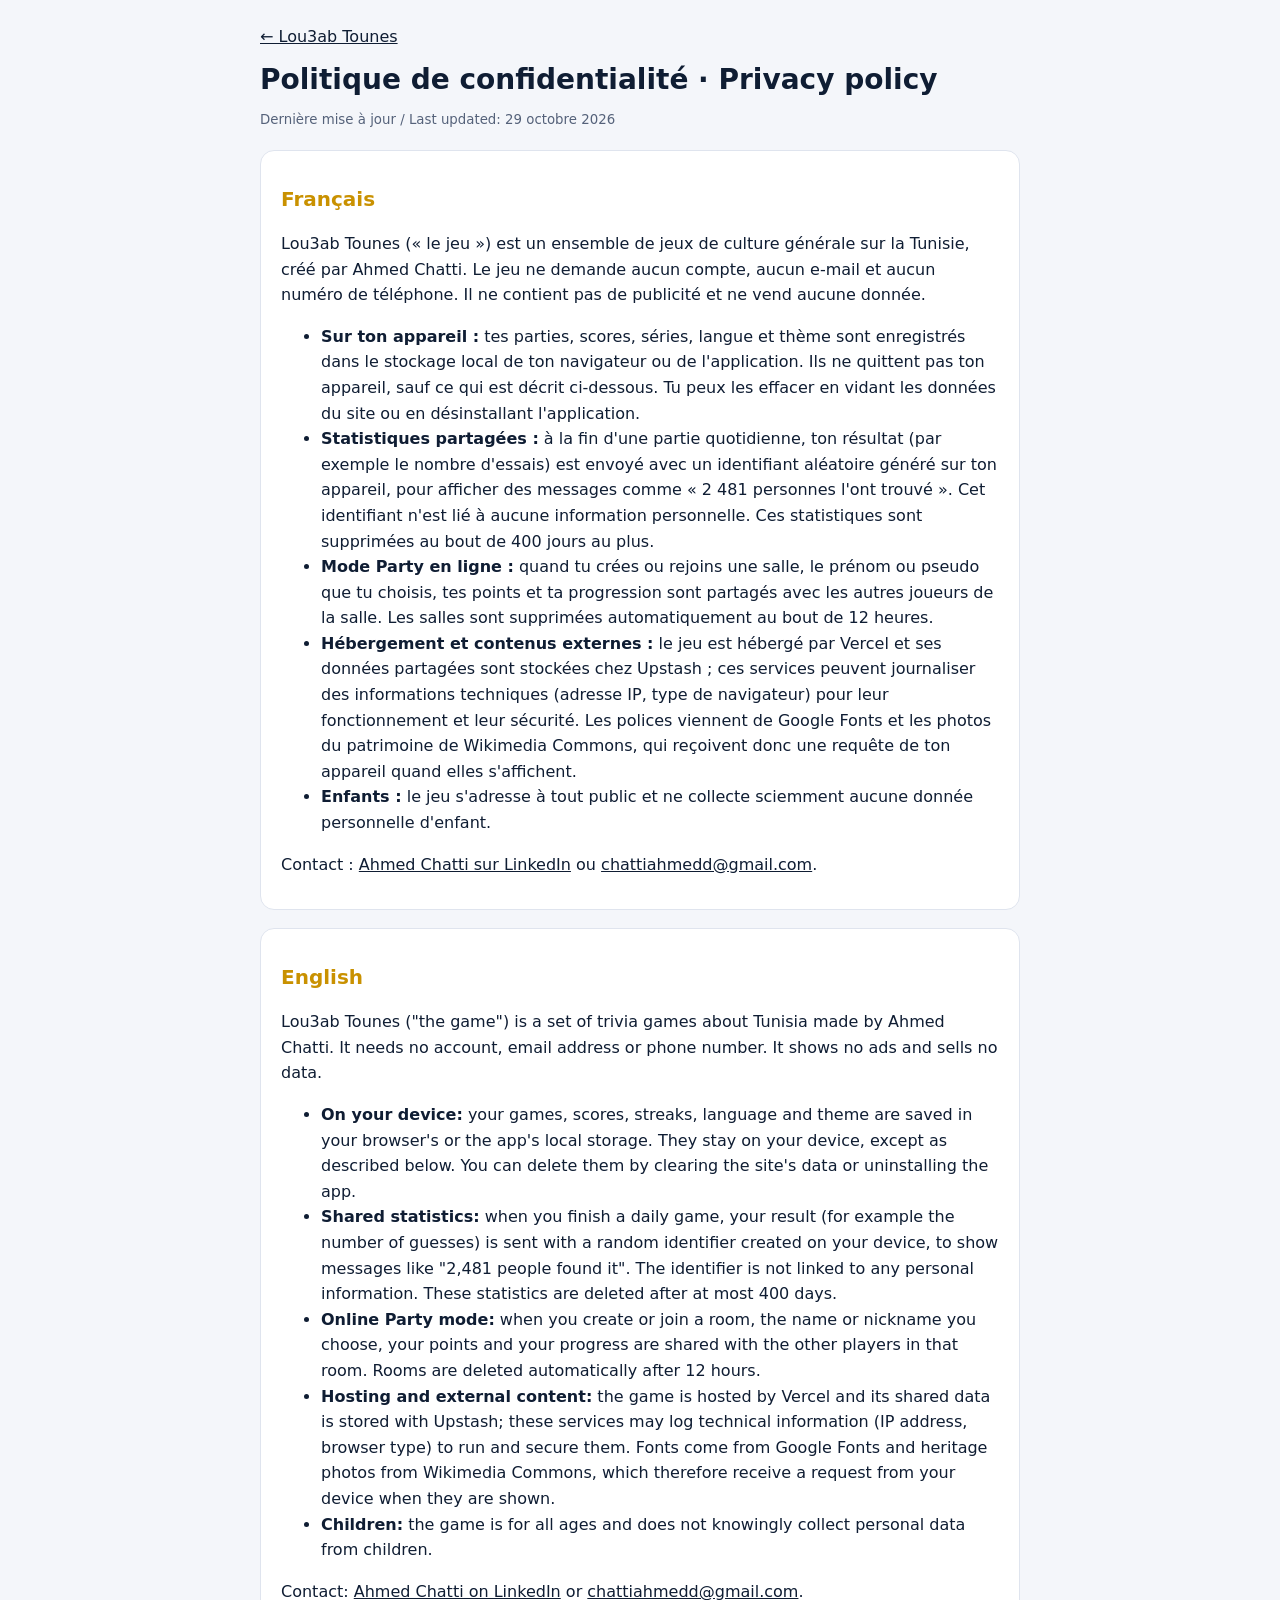
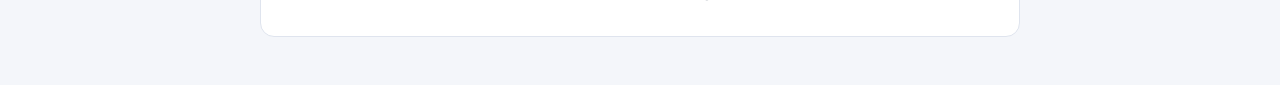
==== privacy.html @ a60741cf "Privacy policy page, Play Store listing texts, screenshots and feature graphic Co-Authored-By: Claud" ====
<!doctype html>
<html lang="fr">
<head>
<meta charset="utf-8">
<meta name="viewport" content="width=device-width,initial-scale=1">
<title>Confidentialité · Lou3ab Tounes</title>
<meta name="theme-color" content="#0f1d33">
<link rel="icon" href="/assets/icon.svg">
<style>
:root{--bg:#f4f6fa;--ink:#0f1d33;--muted:#55627a;--card:#fff;--line:#dfe4ee;--gold:#c99100}
@media (prefers-color-scheme:dark){:root{--bg:#0b1526;--ink:#e9eef7;--muted:#9aa8c0;--card:#13213a;--line:#24334f;--gold:#f5b400}}
body{margin:0;background:var(--bg);color:var(--ink);font:16px/1.6 system-ui,-apple-system,Segoe UI,Roboto,sans-serif}
main{max-width:760px;margin:0 auto;padding:24px 16px 48px}
h1{font-size:28px;margin:8px 0 4px}h2{font-size:20px;margin:28px 0 6px;color:var(--gold)}
section{background:var(--card);border:1px solid var(--line);border-radius:14px;padding:4px 20px 16px;margin-top:18px}
p,li{color:var(--ink)}small{color:var(--muted)}a{color:inherit}
</style>
</head>
<body>
<main>
<a href="/">← Lou3ab Tounes</a>
<h1>Politique de confidentialité · Privacy policy</h1>
<small>Dernière mise à jour / Last updated: 29 octobre 2026</small>

<section lang="fr">
<h2>Français</h2>
<p>Lou3ab Tounes (« le jeu ») est un ensemble de jeux de culture générale sur la Tunisie, créé par Ahmed Chatti. Le jeu ne demande aucun compte, aucun e-mail et aucun numéro de téléphone. Il ne contient pas de publicité et ne vend aucune donnée.</p>
<ul>
<li><b>Sur ton appareil :</b> tes parties, scores, séries, langue et thème sont enregistrés dans le stockage local de ton navigateur ou de l'application. Ils ne quittent pas ton appareil, sauf ce qui est décrit ci-dessous. Tu peux les effacer en vidant les données du site ou en désinstallant l'application.</li>
<li><b>Statistiques partagées :</b> à la fin d'une partie quotidienne, ton résultat (par exemple le nombre d'essais) est envoyé avec un identifiant aléatoire généré sur ton appareil, pour afficher des messages comme « 2 481 personnes l'ont trouvé ». Cet identifiant n'est lié à aucune information personnelle. Ces statistiques sont supprimées au bout de 400 jours au plus.</li>
<li><b>Mode Party en ligne :</b> quand tu crées ou rejoins une salle, le prénom ou pseudo que tu choisis, tes points et ta progression sont partagés avec les autres joueurs de la salle. Les salles sont supprimées automatiquement au bout de 12 heures.</li>
<li><b>Hébergement et contenus externes :</b> le jeu est hébergé par Vercel et ses données partagées sont stockées chez Upstash ; ces services peuvent journaliser des informations techniques (adresse IP, type de navigateur) pour leur fonctionnement et leur sécurité. Les polices viennent de Google Fonts et les photos du patrimoine de Wikimedia Commons, qui reçoivent donc une requête de ton appareil quand elles s'affichent.</li>
<li><b>Enfants :</b> le jeu s'adresse à tout public et ne collecte sciemment aucune donnée personnelle d'enfant.</li>
</ul>
<p>Contact : <a href="https://www.linkedin.com/in/ahmedchatti/">Ahmed Chatti sur LinkedIn</a> ou <a href="mailto:chattiahmedd@gmail.com">chattiahmedd@gmail.com</a>.</p>
</section>

<section lang="en">
<h2>English</h2>
<p>Lou3ab Tounes ("the game") is a set of trivia games about Tunisia made by Ahmed Chatti. It needs no account, email address or phone number. It shows no ads and sells no data.</p>
<ul>
<li><b>On your device:</b> your games, scores, streaks, language and theme are saved in your browser's or the app's local storage. They stay on your device, except as described below. You can delete them by clearing the site's data or uninstalling the app.</li>
<li><b>Shared statistics:</b> when you finish a daily game, your result (for example the number of guesses) is sent with a random identifier created on your device, to show messages like "2,481 people found it". The identifier is not linked to any personal information. These statistics are deleted after at most 400 days.</li>
<li><b>Online Party mode:</b> when you create or join a room, the name or nickname you choose, your points and your progress are shared with the other players in that room. Rooms are deleted automatically after 12 hours.</li>
<li><b>Hosting and external content:</b> the game is hosted by Vercel and its shared data is stored with Upstash; these services may log technical information (IP address, browser type) to run and secure them. Fonts come from Google Fonts and heritage photos from Wikimedia Commons, which therefore receive a request from your device when they are shown.</li>
<li><b>Children:</b> the game is for all ages and does not knowingly collect personal data from children.</li>
</ul>
<p>Contact: <a href="https://www.linkedin.com/in/ahmedchatti/">Ahmed Chatti on LinkedIn</a> or <a href="mailto:chattiahmedd@gmail.com">chattiahmedd@gmail.com</a>.</p>
</section>
</main>
</body>
</html>
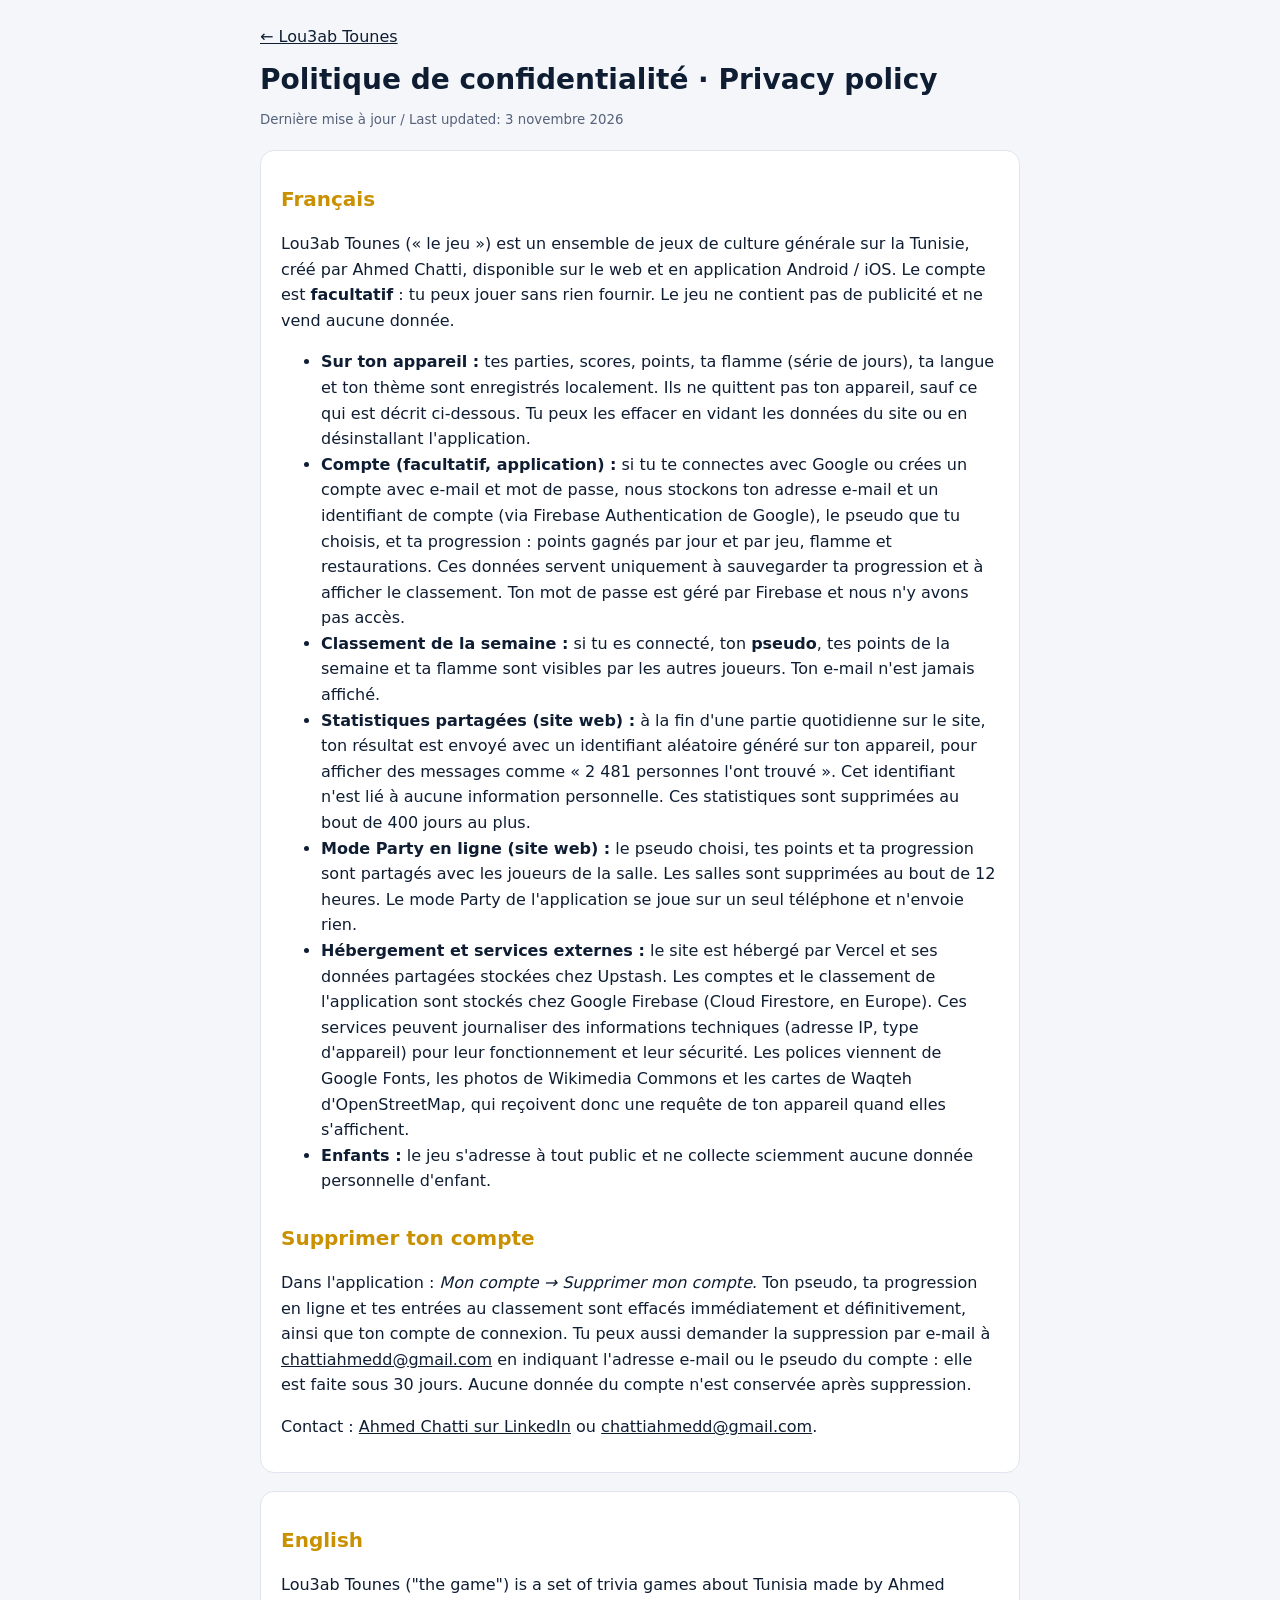
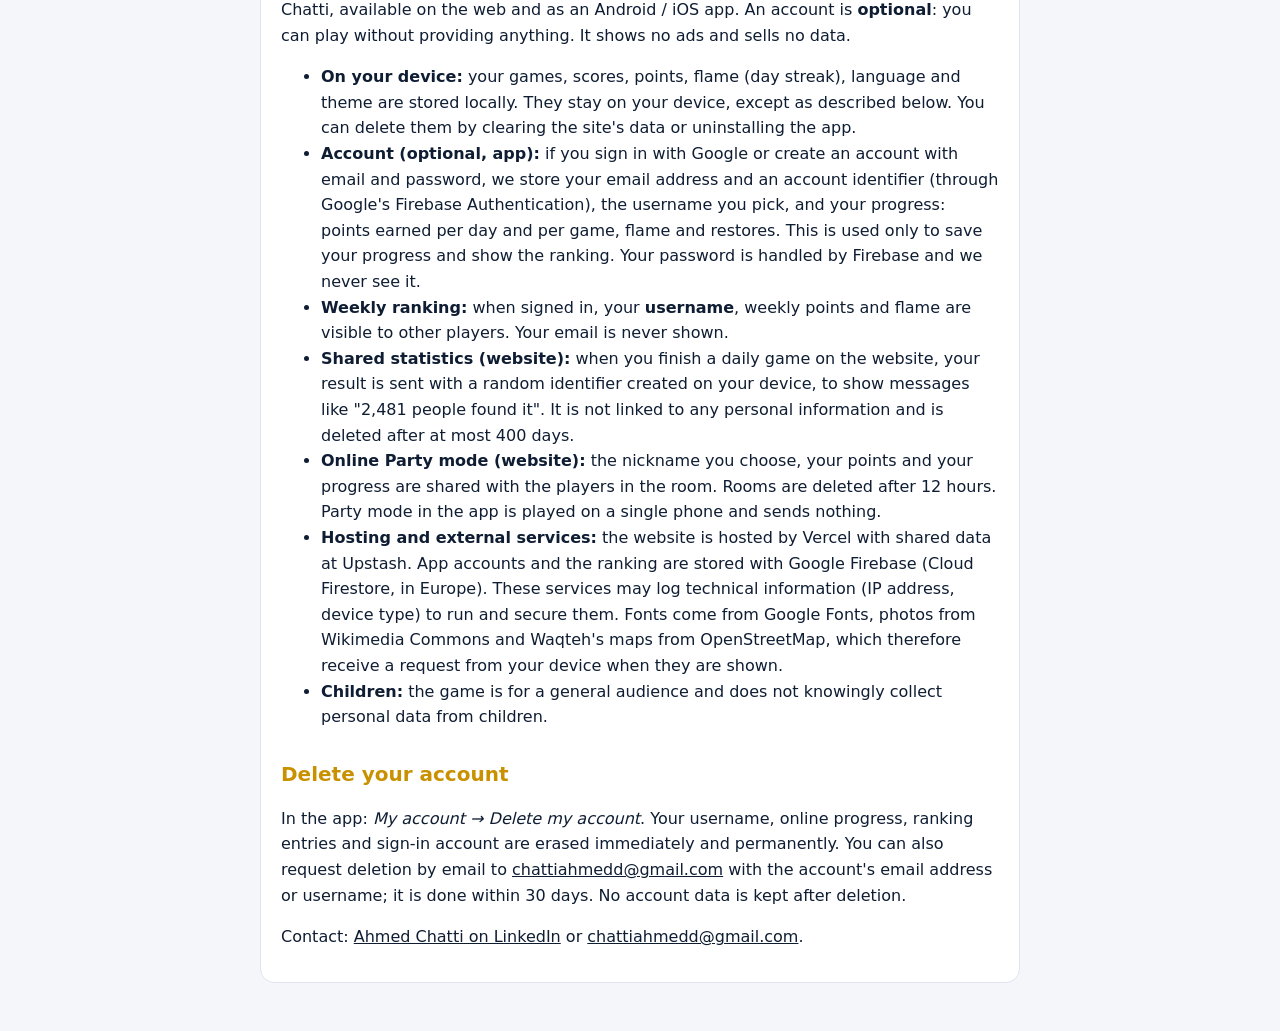
==== commit d8fe76b0: "Privacy policy: optional app accounts, weekly ranking, account deletion Co-Authored-By: Claude Opus " ====
--- a/privacy.html
+++ b/privacy.html
@@ -20,31 +20,39 @@
 <main>
 <a href="/">← Lou3ab Tounes</a>
 <h1>Politique de confidentialité · Privacy policy</h1>
-<small>Dernière mise à jour / Last updated: 29 octobre 2026</small>
+<small>Dernière mise à jour / Last updated: 3 novembre 2026</small>
 
 <section lang="fr">
 <h2>Français</h2>
-<p>Lou3ab Tounes (« le jeu ») est un ensemble de jeux de culture générale sur la Tunisie, créé par Ahmed Chatti. Le jeu ne demande aucun compte, aucun e-mail et aucun numéro de téléphone. Il ne contient pas de publicité et ne vend aucune donnée.</p>
+<p>Lou3ab Tounes (« le jeu ») est un ensemble de jeux de culture générale sur la Tunisie, créé par Ahmed Chatti, disponible sur le web et en application Android / iOS. Le compte est <strong>facultatif</strong> : tu peux jouer sans rien fournir. Le jeu ne contient pas de publicité et ne vend aucune donnée.</p>
 <ul>
-<li><b>Sur ton appareil :</b> tes parties, scores, séries, langue et thème sont enregistrés dans le stockage local de ton navigateur ou de l'application. Ils ne quittent pas ton appareil, sauf ce qui est décrit ci-dessous. Tu peux les effacer en vidant les données du site ou en désinstallant l'application.</li>
-<li><b>Statistiques partagées :</b> à la fin d'une partie quotidienne, ton résultat (par exemple le nombre d'essais) est envoyé avec un identifiant aléatoire généré sur ton appareil, pour afficher des messages comme « 2 481 personnes l'ont trouvé ». Cet identifiant n'est lié à aucune information personnelle. Ces statistiques sont supprimées au bout de 400 jours au plus.</li>
-<li><b>Mode Party en ligne :</b> quand tu crées ou rejoins une salle, le prénom ou pseudo que tu choisis, tes points et ta progression sont partagés avec les autres joueurs de la salle. Les salles sont supprimées automatiquement au bout de 12 heures.</li>
-<li><b>Hébergement et contenus externes :</b> le jeu est hébergé par Vercel et ses données partagées sont stockées chez Upstash ; ces services peuvent journaliser des informations techniques (adresse IP, type de navigateur) pour leur fonctionnement et leur sécurité. Les polices viennent de Google Fonts et les photos du patrimoine de Wikimedia Commons, qui reçoivent donc une requête de ton appareil quand elles s'affichent.</li>
-<li><b>Enfants :</b> le jeu s'adresse à tout public et ne collecte sciemment aucune donnée personnelle d'enfant.</li>
+<li><strong>Sur ton appareil :</strong> tes parties, scores, points, ta flamme (série de jours), ta langue et ton thème sont enregistrés localement. Ils ne quittent pas ton appareil, sauf ce qui est décrit ci-dessous. Tu peux les effacer en vidant les données du site ou en désinstallant l'application.</li>
+<li><strong>Compte (facultatif, application) :</strong> si tu te connectes avec Google ou crées un compte avec e-mail et mot de passe, nous stockons ton adresse e-mail et un identifiant de compte (via Firebase Authentication de Google), le pseudo que tu choisis, et ta progression : points gagnés par jour et par jeu, flamme et restaurations. Ces données servent uniquement à sauvegarder ta progression et à afficher le classement. Ton mot de passe est géré par Firebase et nous n'y avons pas accès.</li>
+<li><strong>Classement de la semaine :</strong> si tu es connecté, ton <strong>pseudo</strong>, tes points de la semaine et ta flamme sont visibles par les autres joueurs. Ton e-mail n'est jamais affiché.</li>
+<li><strong>Statistiques partagées (site web) :</strong> à la fin d'une partie quotidienne sur le site, ton résultat est envoyé avec un identifiant aléatoire généré sur ton appareil, pour afficher des messages comme « 2 481 personnes l'ont trouvé ». Cet identifiant n'est lié à aucune information personnelle. Ces statistiques sont supprimées au bout de 400 jours au plus.</li>
+<li><strong>Mode Party en ligne (site web) :</strong> le pseudo choisi, tes points et ta progression sont partagés avec les joueurs de la salle. Les salles sont supprimées au bout de 12 heures. Le mode Party de l'application se joue sur un seul téléphone et n'envoie rien.</li>
+<li><strong>Hébergement et services externes :</strong> le site est hébergé par Vercel et ses données partagées stockées chez Upstash. Les comptes et le classement de l'application sont stockés chez Google Firebase (Cloud Firestore, en Europe). Ces services peuvent journaliser des informations techniques (adresse IP, type d'appareil) pour leur fonctionnement et leur sécurité. Les polices viennent de Google Fonts, les photos de Wikimedia Commons et les cartes de Waqteh d'OpenStreetMap, qui reçoivent donc une requête de ton appareil quand elles s'affichent.</li>
+<li><strong>Enfants :</strong> le jeu s'adresse à tout public et ne collecte sciemment aucune donnée personnelle d'enfant.</li>
 </ul>
+<h2 id="supprimer-compte">Supprimer ton compte</h2>
+<p>Dans l'application : <em>Mon compte → Supprimer mon compte</em>. Ton pseudo, ta progression en ligne et tes entrées au classement sont effacés immédiatement et définitivement, ainsi que ton compte de connexion. Tu peux aussi demander la suppression par e-mail à <a href="mailto:chattiahmedd@gmail.com?subject=Suppression%20de%20compte%20Lou3ab%20Tounes">chattiahmedd@gmail.com</a> en indiquant l'adresse e-mail ou le pseudo du compte : elle est faite sous 30 jours. Aucune donnée du compte n'est conservée après suppression.</p>
 <p>Contact : <a href="https://www.linkedin.com/in/ahmedchatti/">Ahmed Chatti sur LinkedIn</a> ou <a href="mailto:chattiahmedd@gmail.com">chattiahmedd@gmail.com</a>.</p>
 </section>
 
 <section lang="en">
 <h2>English</h2>
-<p>Lou3ab Tounes ("the game") is a set of trivia games about Tunisia made by Ahmed Chatti. It needs no account, email address or phone number. It shows no ads and sells no data.</p>
+<p>Lou3ab Tounes ("the game") is a set of trivia games about Tunisia made by Ahmed Chatti, available on the web and as an Android / iOS app. An account is <strong>optional</strong>: you can play without providing anything. It shows no ads and sells no data.</p>
 <ul>
-<li><b>On your device:</b> your games, scores, streaks, language and theme are saved in your browser's or the app's local storage. They stay on your device, except as described below. You can delete them by clearing the site's data or uninstalling the app.</li>
-<li><b>Shared statistics:</b> when you finish a daily game, your result (for example the number of guesses) is sent with a random identifier created on your device, to show messages like "2,481 people found it". The identifier is not linked to any personal information. These statistics are deleted after at most 400 days.</li>
-<li><b>Online Party mode:</b> when you create or join a room, the name or nickname you choose, your points and your progress are shared with the other players in that room. Rooms are deleted automatically after 12 hours.</li>
-<li><b>Hosting and external content:</b> the game is hosted by Vercel and its shared data is stored with Upstash; these services may log technical information (IP address, browser type) to run and secure them. Fonts come from Google Fonts and heritage photos from Wikimedia Commons, which therefore receive a request from your device when they are shown.</li>
-<li><b>Children:</b> the game is for all ages and does not knowingly collect personal data from children.</li>
+<li><strong>On your device:</strong> your games, scores, points, flame (day streak), language and theme are stored locally. They stay on your device, except as described below. You can delete them by clearing the site's data or uninstalling the app.</li>
+<li><strong>Account (optional, app):</strong> if you sign in with Google or create an account with email and password, we store your email address and an account identifier (through Google's Firebase Authentication), the username you pick, and your progress: points earned per day and per game, flame and restores. This is used only to save your progress and show the ranking. Your password is handled by Firebase and we never see it.</li>
+<li><strong>Weekly ranking:</strong> when signed in, your <strong>username</strong>, weekly points and flame are visible to other players. Your email is never shown.</li>
+<li><strong>Shared statistics (website):</strong> when you finish a daily game on the website, your result is sent with a random identifier created on your device, to show messages like "2,481 people found it". It is not linked to any personal information and is deleted after at most 400 days.</li>
+<li><strong>Online Party mode (website):</strong> the nickname you choose, your points and your progress are shared with the players in the room. Rooms are deleted after 12 hours. Party mode in the app is played on a single phone and sends nothing.</li>
+<li><strong>Hosting and external services:</strong> the website is hosted by Vercel with shared data at Upstash. App accounts and the ranking are stored with Google Firebase (Cloud Firestore, in Europe). These services may log technical information (IP address, device type) to run and secure them. Fonts come from Google Fonts, photos from Wikimedia Commons and Waqteh's maps from OpenStreetMap, which therefore receive a request from your device when they are shown.</li>
+<li><strong>Children:</strong> the game is for a general audience and does not knowingly collect personal data from children.</li>
 </ul>
+<h2 id="delete-account">Delete your account</h2>
+<p>In the app: <em>My account → Delete my account</em>. Your username, online progress, ranking entries and sign-in account are erased immediately and permanently. You can also request deletion by email to <a href="mailto:chattiahmedd@gmail.com?subject=Lou3ab%20Tounes%20account%20deletion">chattiahmedd@gmail.com</a> with the account's email address or username; it is done within 30 days. No account data is kept after deletion.</p>
 <p>Contact: <a href="https://www.linkedin.com/in/ahmedchatti/">Ahmed Chatti on LinkedIn</a> or <a href="mailto:chattiahmedd@gmail.com">chattiahmedd@gmail.com</a>.</p>
 </section>
 </main>
